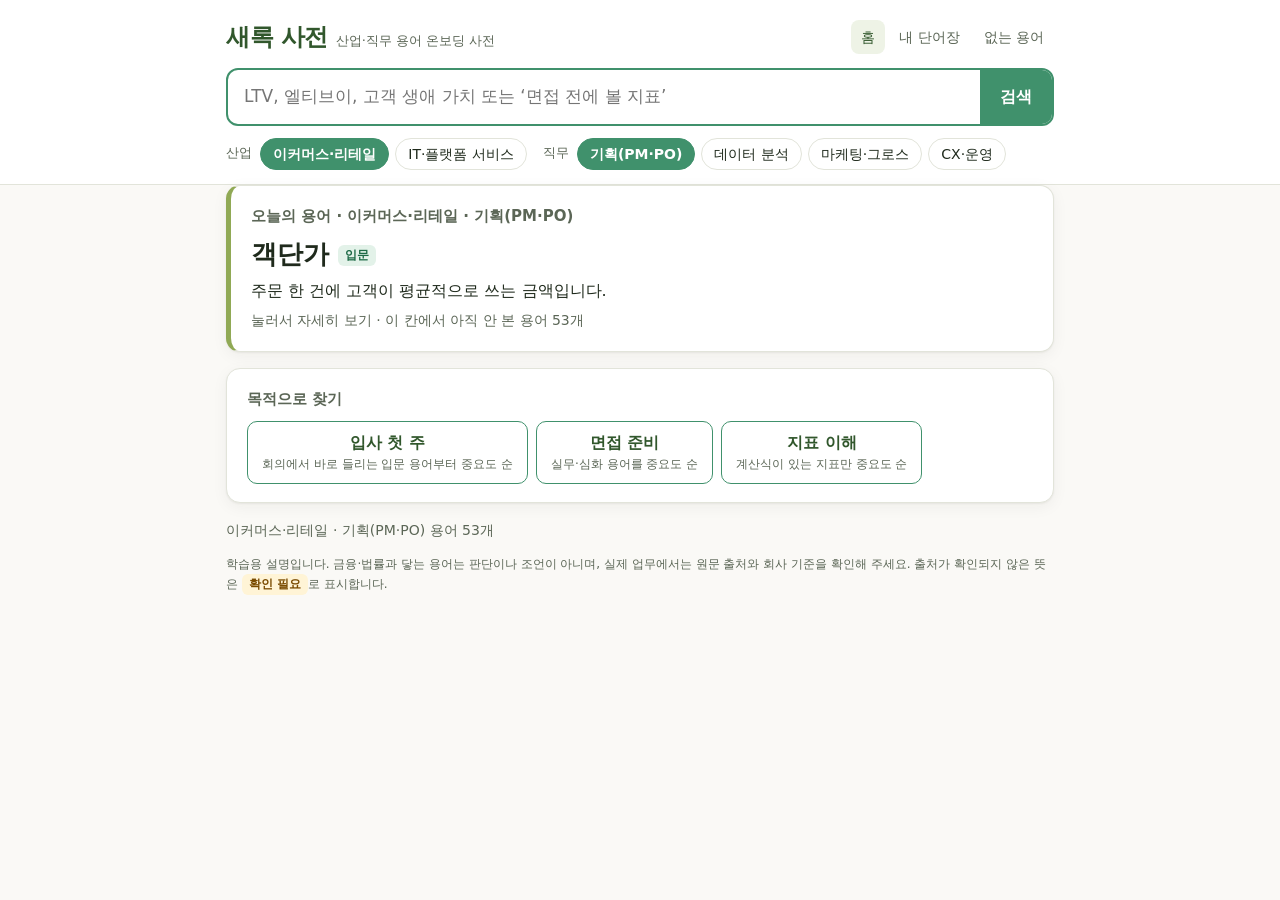
==== glossary/index.html @ d2f861e3 "feat: add saerok glossary first version - 산업 2개·직무 4개 목록(data/glossary/catalog.json) - 출처와 확인 날짜를 붙인" ====
<!doctype html>
<html lang="ko">
<head>
<meta charset="utf-8">
<meta name="viewport" content="width=device-width, initial-scale=1">
<title>새록 사전</title>
<style>
  :root {
    --bg: #FAF9F6;
    --surface: #FFFFFF;
    --ink: #1F2A1C;
    --muted: #5B6656;
    --line: #E2E4DA;
    --brand: #40916C;
    --brand-deep: #31572C;
    --leaf: #90A955;
    --lime: #ECF39E;
    --warn-bg: #FFF4D6;
    --warn-ink: #7A4B00;
    --chip: #EEF3E6;
    --shadow: 0 1px 2px rgba(31, 42, 28, .06), 0 4px 16px rgba(31, 42, 28, .05);
  }
  @media (prefers-color-scheme: dark) {
    :root {
      --bg: #141A13;
      --surface: #1C241A;
      --ink: #E9EEE3;
      --muted: #A3AE9C;
      --line: #2F3A2C;
      --brand: #6CC195;
      --brand-deep: #A6D98A;
      --leaf: #90A955;
      --lime: #3A4A1E;
      --warn-bg: #3A2F14;
      --warn-ink: #F3D27A;
      --chip: #24301F;
      --shadow: none;
    }
  }
  * { box-sizing: border-box; }
  body {
    margin: 0;
    background: var(--bg);
    color: var(--ink);
    font: 16px/1.6 "Pretendard", "Apple SD Gothic Neo", "Malgun Gothic", system-ui, sans-serif;
    -webkit-font-smoothing: antialiased;
  }
  a { color: var(--brand); }
  button { font: inherit; color: inherit; cursor: pointer; }
  .wrap { max-width: 860px; margin: 0 auto; padding: 0 16px; }

  header.top { background: var(--surface); border-bottom: 1px solid var(--line); }
  .brand-row { display: flex; align-items: center; gap: 12px; padding: 18px 0 12px; }
  .logo { display: flex; align-items: baseline; gap: 8px; text-decoration: none; color: var(--brand-deep); }
  .logo b { font-size: 24px; letter-spacing: -0.5px; }
  .logo span { font-size: 13px; color: var(--muted); }
  .nav { margin-left: auto; display: flex; gap: 4px; }
  .nav a { text-decoration: none; color: var(--muted); padding: 6px 10px; border-radius: 8px; font-size: 14px; }
  .nav a.on, .nav a:hover { background: var(--chip); color: var(--brand-deep); }

  form.search { display: flex; border: 2px solid var(--brand); border-radius: 12px; background: var(--surface); overflow: hidden; }
  form.search input {
    flex: 1; min-width: 0; border: 0; outline: 0; padding: 13px 16px; font: inherit; font-size: 17px;
    background: transparent; color: var(--ink);
  }
  form.search button { border: 0; background: var(--brand); color: #fff; padding: 0 20px; font-weight: 700; }
  .suggest { position: relative; }
  .suggest ul {
    position: absolute; z-index: 5; left: 0; right: 0; top: 4px; margin: 0; padding: 6px 0; list-style: none;
    background: var(--surface); border: 1px solid var(--line); border-radius: 10px; box-shadow: var(--shadow);
  }
  .suggest li button { width: 100%; text-align: left; border: 0; background: none; padding: 8px 16px; }
  .suggest li button:hover, .suggest li button:focus { background: var(--chip); outline: none; }
  .suggest small { color: var(--muted); margin-left: 6px; }

  .setting { display: flex; flex-wrap: wrap; gap: 8px 16px; padding: 12px 0 14px; align-items: center; }
  .setting .group { display: flex; flex-wrap: wrap; gap: 6px; align-items: center; }
  .setting .label { font-size: 13px; color: var(--muted); margin-right: 2px; }
  .chip {
    border: 1px solid var(--line); background: var(--surface); border-radius: 999px; padding: 4px 12px; font-size: 14px;
  }
  .chip[aria-pressed="true"] { background: var(--brand); border-color: var(--brand); color: #fff; font-weight: 600; }

  main { padding: 20px 0 48px; }
  .notice { border-radius: 10px; padding: 10px 14px; margin-bottom: 16px; font-size: 14px; background: var(--warn-bg); color: var(--warn-ink); }
  .card { background: var(--surface); border: 1px solid var(--line); border-radius: 14px; padding: 18px 20px; margin-bottom: 16px; box-shadow: var(--shadow); }
  .card h2 { margin: 0 0 4px; font-size: 15px; color: var(--muted); font-weight: 600; }
  .purpose-row { display: flex; flex-wrap: wrap; gap: 8px; margin-top: 10px; }
  .purpose-row button { border: 1px solid var(--brand); background: transparent; color: var(--brand-deep); border-radius: 10px; padding: 8px 14px; font-weight: 600; }
  .purpose-row button:hover { background: var(--chip); }
  .purpose-row small { display: block; font-weight: 400; color: var(--muted); font-size: 12px; }

  .today { border-left: 5px solid var(--leaf); }
  .today .word { font-size: 26px; font-weight: 800; margin: 2px 0; }
  .today button.open { border: 0; background: none; padding: 0; text-align: left; }

  .badge { display: inline-block; font-size: 12px; font-weight: 700; border-radius: 6px; padding: 1px 7px; vertical-align: middle; }
  .lv-입문 { background: #E3F2E9; color: #1E6B47; }
  .lv-실무 { background: #FFF0D9; color: #8A5300; }
  .lv-심화 { background: #F5E3F0; color: #7A2A63; }
  @media (prefers-color-scheme: dark) {
    .lv-입문 { background: #1E3B2C; color: #8FE0B5; }
    .lv-실무 { background: #3D2E12; color: #F5C46B; }
    .lv-심화 { background: #3A1F33; color: #E9A2D6; }
  }
  .badge.check { background: var(--warn-bg); color: var(--warn-ink); }
  .muted { color: var(--muted); }

  .entry-head { display: flex; flex-wrap: wrap; align-items: baseline; gap: 10px; }
  .entry-head h1 { margin: 0; font-size: 34px; letter-spacing: -0.5px; }
  .entry-head .save { margin-left: auto; border: 1px solid var(--brand); background: transparent; color: var(--brand-deep); border-radius: 10px; padding: 6px 14px; font-weight: 700; }
  .entry-head .save[aria-pressed="true"] { background: var(--brand); color: #fff; }
  .origin { margin: 6px 0 2px; font-size: 17px; }
  .origin b { color: var(--brand-deep); }
  .aliases { font-size: 14px; color: var(--muted); }

  .sense { border-top: 1px solid var(--line); padding: 16px 0 6px; }
  .sense:first-of-type { border-top: 0; }
  .sense-top { display: flex; flex-wrap: wrap; gap: 6px; align-items: center; font-size: 14px; color: var(--muted); }
  .sense-top .num { font-size: 20px; color: var(--brand-deep); font-weight: 800; margin-right: 2px; }
  .sense p.def { font-size: 17px; margin: 8px 0; }
  .sense.other p.def { font-size: 16px; }
  .formula { background: var(--chip); border-radius: 8px; padding: 8px 12px; font-family: ui-monospace, "Cascadia Mono", Consolas, monospace; font-size: 14px; margin: 8px 0; overflow-wrap: anywhere; }
  .examples { margin: 8px 0; padding-left: 0; list-style: none; }
  .examples li { padding-left: 14px; position: relative; color: var(--ink); }
  .examples li::before { content: "“"; position: absolute; left: 0; color: var(--leaf); font-weight: 800; }
  .sources { font-size: 13px; color: var(--muted); margin: 8px 0 4px; }
  .sources ul { margin: 2px 0 0; padding-left: 18px; }
  .sources a { overflow-wrap: anywhere; }
  h3.sub { font-size: 15px; margin: 18px 0 6px; color: var(--brand-deep); }
  dl.rel { margin: 0; display: grid; grid-template-columns: max-content 1fr; gap: 4px 12px; font-size: 15px; }
  dl.rel dt { font-weight: 700; }
  dl.rel dd { margin: 0; color: var(--muted); }
  .linkish { border: 0; background: none; padding: 0; color: var(--brand); font-weight: 700; text-decoration: underline; text-underline-offset: 3px; }

  ol.list, ul.list { list-style: none; margin: 0; padding: 0; }
  .list li { border-top: 1px solid var(--line); }
  .list li:first-child { border-top: 0; }
  .list button.row { display: block; width: 100%; text-align: left; border: 0; background: none; padding: 12px 4px; }
  .list button.row:hover { background: var(--chip); }
  .list .t { font-weight: 800; font-size: 17px; margin-right: 6px; }
  .list .one { display: block; color: var(--muted); font-size: 14px; margin-top: 2px; }
  .list .rank { display: inline-block; min-width: 26px; color: var(--leaf); font-weight: 800; }
  .more { margin-top: 12px; width: 100%; border: 1px solid var(--line); background: var(--surface); border-radius: 10px; padding: 10px; font-weight: 700; color: var(--brand-deep); }
  .actions { display: flex; flex-wrap: wrap; gap: 8px; margin-top: 12px; }
  .actions button { border: 1px solid var(--line); background: var(--surface); border-radius: 10px; padding: 8px 14px; }
  .remove { border: 0; background: none; color: var(--muted); font-size: 13px; padding: 4px 8px; }
  table.missing { width: 100%; border-collapse: collapse; font-size: 14px; }
  table.missing th, table.missing td { text-align: left; padding: 8px 6px; border-top: 1px solid var(--line); }
  footer { font-size: 12px; color: var(--muted); padding: 0 0 32px; }
  @media (max-width: 560px) {
    .entry-head h1 { font-size: 28px; }
    .nav a { padding: 6px 7px; }
    .logo span { display: none; }
  }
</style>
</head>
<body>
<header class="top">
  <div class="wrap">
    <div class="brand-row">
      <a class="logo" href="#/"><b>새록 사전</b><span>산업·직무 용어 온보딩 사전</span></a>
      <nav class="nav" aria-label="메뉴">
        <a href="#/" data-nav="home">홈</a>
        <a href="#/wordbook" data-nav="wordbook">내 단어장</a>
        <a href="#/missing" data-nav="missing">없는 용어</a>
      </nav>
    </div>
    <form class="search" id="search-form" role="search" autocomplete="off">
      <input id="q" type="search" placeholder="LTV, 엘티브이, 고객 생애 가치 또는 ‘면접 전에 볼 지표’" aria-label="용어 또는 목적 검색">
      <button type="submit">검색</button>
    </form>
    <div class="suggest"><ul id="suggest" hidden></ul></div>
    <div class="setting" id="setting"></div>
  </div>
</header>

<main class="wrap" id="main" tabindex="-1"></main>

<footer class="wrap">
  학습용 설명입니다. 금융·법률과 닿는 용어는 판단이나 조언이 아니며, 실제 업무에서는 원문 출처와 회사 기준을 확인해 주세요.
  출처가 확인되지 않은 뜻은 <span class="badge check">확인 필요</span>로 표시합니다.
</footer>

<script src="data.js"></script>
<script src="saerok-core.js"></script>
<script>
(function () {
  "use strict";
  var main = document.getElementById("main");
  var Core = window.SaerokCore;
  var DATA = window.SAEROK_DATA;

  if (!Core || !DATA || !DATA.catalog || !Array.isArray(DATA.terms)) {
    main.innerHTML = '<div class="notice">용어집을 불러오지 못했습니다. <code>glossary/data.js</code>와 <code>saerok-core.js</code>가 이 파일과 같은 폴더에 있는지 확인하고, 없으면 저장소에서 <code>python glossary.py build</code>를 실행해 주세요.</div>';
    return;
  }

  var catalog = DATA.catalog;
  var terms = DATA.terms;
  var byId = {};
  terms.forEach(function (t) { byId[t.id] = t; });
  var nameOf = {};
  catalog.industries.concat(catalog.roles).forEach(function (x) { nameOf[x.id] = x.name; });

  // ---- 브라우저 저장소: 실패해도 화면은 동작하고, 저장되지 않는다는 사실을 알립니다 ----
  var memory = {};
  var storageOk = true;
  function load(key, fallback) {
    try {
      var raw = window.localStorage.getItem("saerok." + key);
      return raw == null ? (key in memory ? memory[key] : fallback) : JSON.parse(raw);
    } catch (e) {
      storageOk = false;
      return key in memory ? memory[key] : fallback;
    }
  }
  function save(key, value) {
    memory[key] = value;
    try {
      window.localStorage.setItem("saerok." + key, JSON.stringify(value));
    } catch (e) {
      storageOk = false;
    }
  }

  function todayStr() {
    var d = new Date();
    var p = function (n) { return (n < 10 ? "0" : "") + n; };
    return d.getFullYear() + "-" + p(d.getMonth() + 1) + "-" + p(d.getDate());
  }

  var settings = load("settings", null) || {};
  if (!nameOf[settings.industry]) settings.industry = catalog.industries[0].id;
  if (!nameOf[settings.role]) settings.role = catalog.roles[0].id;

  function esc(s) {
    return String(s == null ? "" : s).replace(/[&<>"']/g, function (c) {
      return { "&": "&amp;", "<": "&lt;", ">": "&gt;", '"': "&quot;", "'": "&#39;" }[c];
    });
  }
  function safeUrl(u) { return /^https:\/\//.test(u || "") ? u : null; }
  function firstSentence(text) {
    var m = String(text).match(/^.*?[.!?다요](\s|$)/);
    return (m ? m[0] : String(text)).trim();
  }
  function levelBadge(level) { return '<span class="badge lv-' + esc(level) + '">' + esc(level) + "</span>"; }
  function checkBadge(sense) { return sense.status === "verified" ? "" : ' <span class="badge check">확인 필요</span>'; }
  function cellLabel() { return esc(nameOf[settings.industry]) + " · " + esc(nameOf[settings.role]); }

  // ---- 설정 막대 ----
  function renderSetting() {
    var html = '<div class="group"><span class="label">산업</span>';
    catalog.industries.forEach(function (x) {
      html += '<button type="button" class="chip" data-industry="' + esc(x.id) + '" aria-pressed="' + (x.id === settings.industry) + '" title="' + esc(x.description || "") + '">' + esc(x.name) + "</button>";
    });
    html += '</div><div class="group"><span class="label">직무</span>';
    catalog.roles.forEach(function (x) {
      html += '<button type="button" class="chip" data-role="' + esc(x.id) + '" aria-pressed="' + (x.id === settings.role) + '" title="' + esc(x.description || "") + '">' + esc(x.name) + "</button>";
    });
    document.getElementById("setting").innerHTML = html + "</div>";
  }
  document.getElementById("setting").addEventListener("click", function (e) {
    var b = e.target.closest("button");
    if (!b) return;
    if (b.dataset.industry) settings.industry = b.dataset.industry;
    if (b.dataset.role) settings.role = b.dataset.role;
    save("settings", settings);
    renderSetting();
    route();
  });

  // ---- 화면들 ----
  function storageNotice() {
    return storageOk ? "" : '<div class="notice">이 브라우저에서는 저장소를 쓸 수 없어 단어장과 기록이 이 창을 닫으면 사라집니다.</div>';
  }

  function rowHtml(term, sense, rank) {
    return '<li><button class="row" data-open="' + esc(term.id) + '">' +
      (rank ? '<span class="rank">' + rank + "</span>" : "") +
      '<span class="t">' + esc(term.term) + "</span>" + levelBadge(sense.level) + checkBadge(sense) +
      '<span class="one">' + esc(firstSentence(sense.definition)) + "</span></button></li>";
  }

  function viewHome() {
    var seen = load("seen", []);
    var previous = load("today", null);
    var today = todayStr();
    var pick = Core.pickToday(terms, settings.industry, settings.role, seen, previous, today);
    var html = storageNotice();
    if (pick) {
      if (!pick.kept) save("today", { date: today, industry: settings.industry, role: settings.role, id: pick.term.id });
      var left = Core.todayCandidates(terms, settings.industry, settings.role, seen).length;
      html += '<section class="card today"><h2>오늘의 용어 · ' + cellLabel() + "</h2>" +
        '<button class="open" data-open="' + esc(pick.term.id) + '"><div class="word">' + esc(pick.term.term) + " " + levelBadge(pick.sense.level) + checkBadge(pick.sense) + "</div>" +
        "<div>" + esc(firstSentence(pick.sense.definition)) + '</div><div class="muted" style="font-size:14px;margin-top:6px">눌러서 자세히 보기 · 이 칸에서 아직 안 본 용어 ' + left + "개</div></button></section>";
    } else {
      html += '<section class="card today"><h2>오늘의 용어 · ' + cellLabel() + "</h2><p>이 산업·직무의 용어를 모두 봤습니다. 다른 직무를 고르거나 내 단어장으로 복습해 보세요.</p></section>";
    }
    html += '<section class="card"><h2>목적으로 찾기</h2><div class="purpose-row">';
    catalog.purposes.forEach(function (p) {
      html += '<button data-purpose="' + esc(p.id) + '">' + esc(p.name) + "<small>" + esc(p.description || "") + "</small></button>";
    });
    html += "</div></section>";
    var cell = Core.cellTerms(terms, settings.industry, settings.role);
    var unchecked = cell.filter(function (x) { return x.sense.status !== "verified"; }).length;
    html += '<p class="muted" style="font-size:14px">' + cellLabel() + " 용어 " + cell.length + "개" +
      (unchecked ? " · 그중 확인 필요 " + unchecked + "개" : "") + "</p>";
    main.innerHTML = html;
  }

  function senseHtml(item, isFirst) {
    var s = item.sense;
    var where = s.industries.map(function (i) { return nameOf[i] || i; }).join("·") + " / " + s.roles.map(function (r) { return nameOf[r] || r; }).join("·");
    var html = '<div class="sense' + (isFirst ? "" : " other") + '"><div class="sense-top"><span class="num">' + item.number + "</span>" +
      levelBadge(s.level) + checkBadge(s) + "<span>" + esc(where) + "</span></div>" +
      '<p class="def">' + esc(s.definition) + "</p>";
    if (s.formula) html += '<div class="formula">' + esc(s.formula) + "</div>";
    if (s.examples && s.examples.length) {
      html += '<ul class="examples">' + s.examples.map(function (x) { return "<li>" + esc(x) + "</li>"; }).join("") + "</ul>";
    }
    html += '<div class="sources">';
    if (s.sources && s.sources.length) {
      html += "출처<ul>" + s.sources.map(function (src) {
        var u = safeUrl(src.url);
        var kind = { official: "공식 문서", company_guide: "기업 가이드", tech_blog: "기술 블로그" }[src.kind] || src.kind;
        return "<li>" + (u ? '<a href="' + esc(u) + '" target="_blank" rel="noopener noreferrer">' + esc(src.title) + "</a>" : esc(src.title)) +
          " · " + esc(kind) + " · 확인 " + esc(src.checked_at) + "</li>";
      }).join("") + "</ul>";
    } else {
      html += "출처를 아직 확인하지 못했습니다. 확정된 정의로 쓰지 말고 원문을 찾아 확인해 주세요.";
    }
    if (s.status !== "verified" && s.check_note) html += '<div>메모: ' + esc(s.check_note) + "</div>";
    return html + "</div></div>";
  }

  function termRef(name) {
    var found = Core.search(terms, name).exact[0];
    return found ? '<button class="linkish" data-open="' + esc(found.id) + '">' + esc(name) + "</button>" : esc(name);
  }

  function viewEntry(id) {
    var term = byId[id];
    if (!term) {
      main.innerHTML = '<div class="notice">용어를 찾지 못했습니다: ' + esc(id) + "</div>";
      return;
    }
    var seen = load("seen", []);
    if (seen.indexOf(id) < 0) save("seen", seen.concat([id]));
    var book = load("wordbook", []);
    var saved = book.some(function (x) { return x.id === id; });
    var senses = Core.orderSenses(term, settings.industry, settings.role);
    var origin = [term.original, term.korean].filter(function (x) { return x && x !== term.term; });
    var html = storageNotice() + '<article class="card"><div class="entry-head"><h1>' + esc(term.term) + "</h1>" + levelBadge(senses[0].sense.level) +
      '<button class="save" data-save="' + esc(id) + '" aria-pressed="' + saved + '">' + (saved ? "★ 저장됨" : "☆ 저장") + "</button></div>";
    if (origin.length) html += '<div class="origin"><b>' + esc(term.term) + "</b> → " + esc(origin.join(", ")) + "</div>";
    if (term.aliases && term.aliases.length) html += '<div class="aliases">다른 이름 · ' + esc(term.aliases.join(", ")) + "</div>";
    if (!senses[0].matched) {
      html += '<div class="notice" style="margin:12px 0 0">' + cellLabel() + "에 맞춘 뜻은 아직 없습니다. 가까운 뜻부터 보여 줍니다.</div>";
    }
    html += senses.map(function (item, i) { return senseHtml(item, i === 0); }).join("");
    if (term.related && term.related.length) {
      html += '<h3 class="sub">관련어</h3><dl class="rel">' + term.related.map(function (r) { return "<dt>" + termRef(r.term) + "</dt><dd>" + esc(r.note) + "</dd>"; }).join("") + "</dl>";
    }
    if (term.confusable && term.confusable.length) {
      html += '<h3 class="sub">헷갈리는 말</h3><dl class="rel">' + term.confusable.map(function (r) { return "<dt>" + termRef(r.term) + "</dt><dd>" + esc(r.difference) + "</dd>"; }).join("") + "</dl>";
    }
    main.innerHTML = html + "</article>";
  }

  var purposePage = 0;
  function viewPurpose(id, pageCount) {
    var purpose = catalog.purposes.filter(function (p) { return p.id === id; })[0];
    if (!purpose) { main.innerHTML = '<div class="notice">알 수 없는 목적입니다.</div>'; return; }
    var all = Core.purposeList(terms, purpose, settings.industry, settings.role);
    var shown = all.slice(0, (pageCount + 1) * 10);
    var html = '<section class="card"><h2>' + esc(purpose.name) + " · " + cellLabel() + "</h2>" +
      '<p class="muted" style="margin:0 0 8px;font-size:14px">' + esc(purpose.description || "") + " · 전체 " + all.length + "개</p>";
    if (!all.length) {
      html += "<p>이 산업·직무에는 조건에 맞는 용어가 아직 없습니다.</p>";
    } else {
      html += '<ol class="list">' + shown.map(function (x, i) { return rowHtml(x.term, x.sense, i + 1); }).join("") + "</ol>";
      if (all.length > shown.length) html += '<button class="more" data-more="' + esc(id) + '">더 보기 (' + shown.length + " / " + all.length + ")</button>";
    }
    main.innerHTML = html + "</section>";
  }

  function viewSearch(query) {
    var q = String(query || "").trim();
    document.getElementById("q").value = q;
    if (!q) { location.hash = "#/"; return; }
    var result = Core.search(terms, q);
    if (result.exact.length === 1) { location.replace("#/term/" + encodeURIComponent(result.exact[0].id)); return; }
    if (!result.exact.length) {
      var purpose = Core.matchPurpose(catalog, q);
      if (purpose) { location.replace("#/purpose/" + encodeURIComponent(purpose.id)); return; }
    }
    var html = storageNotice() + '<section class="card"><h2>“' + esc(q) + "” 검색 결과</h2>";
    var list = result.exact.concat(result.partial);
    if (list.length) {
      html += '<ul class="list">' + list.map(function (t) {
        return rowHtml(t, Core.orderSenses(t, settings.industry, settings.role)[0].sense);
      }).join("") + "</ul>";
    } else {
      html += "<p>용어집에 아직 없는 단어입니다. <b>없는 용어</b> 목록에 기록해 두었습니다. 다음 용어집을 늘릴 때 씁니다.</p>" +
        '<p class="muted" style="font-size:14px">목적으로 찾으려면 ‘입사 첫 주’, ‘면접 준비’, ‘지표’ 같은 말을 넣어 보세요.</p>';
    }
    main.innerHTML = html + "</section>";
  }

  function viewWordbook() {
    var book = load("wordbook", []);
    var html = storageNotice() + '<section class="card"><h2>내 단어장</h2>';
    var items = book.filter(function (x) { return byId[x.id]; });
    if (!items.length) {
      html += "<p>아직 저장한 용어가 없습니다. 단어 항목에서 ☆ 저장을 눌러 모아 보세요.</p>";
    } else {
      html += '<ul class="list">' + items.map(function (x) {
        var t = byId[x.id];
        var s = Core.orderSenses(t, settings.industry, settings.role)[0].sense;
        return rowHtml(t, s).replace("</li>", '<button class="remove" data-unsave="' + esc(t.id) + '">빼기 · ' + esc(x.saved_at) + " 저장</button></li>");
      }).join("") + "</ul>";
    }
    var gone = book.length - items.length;
    if (gone) html += '<p class="muted" style="font-size:14px">용어집에서 빠진 저장 항목 ' + gone + "개는 표시하지 않았습니다.</p>";
    main.innerHTML = html + "</section>";
  }

  function viewMissing() {
    var list = load("missing", []);
    var html = storageNotice() + '<section class="card"><h2>아직 없는 용어</h2>' +
      '<p class="muted" style="margin:0 0 8px;font-size:14px">검색했지만 용어집에 없던 단어입니다. 내보내서 다음 용어집 추가에 씁니다.</p>';
    if (!list.length) {
      html += "<p>기록된 단어가 없습니다.</p>";
    } else {
      html += '<table class="missing"><thead><tr><th>단어</th><th>검색 횟수</th><th>처음</th><th>마지막</th></tr></thead><tbody>' +
        list.map(function (x) { return "<tr><td>" + esc(x.query) + "</td><td>" + esc(x.count || 1) + "</td><td>" + esc(x.first_seen) + "</td><td>" + esc(x.last_seen) + "</td></tr>"; }).join("") +
        '</tbody></table><div class="actions"><button data-export="csv">CSV로 내보내기</button><button data-export="json">JSON으로 내보내기</button><button data-clear-missing>기록 비우기</button></div>';
    }
    main.innerHTML = html + "</section>";
  }

  function download(name, text, type) {
    var blob = new Blob([text], { type: type + ";charset=utf-8" });
    var a = document.createElement("a");
    a.href = URL.createObjectURL(blob);
    a.download = name;
    document.body.appendChild(a);
    a.click();
    setTimeout(function () { URL.revokeObjectURL(a.href); a.remove(); }, 0);
  }

  // ---- 클릭 처리 ----
  main.addEventListener("click", function (e) {
    var b = e.target.closest("button");
    if (!b) return;
    if (b.dataset.open) { location.hash = "#/term/" + encodeURIComponent(b.dataset.open); return; }
    if (b.dataset.purpose) { location.hash = "#/purpose/" + encodeURIComponent(b.dataset.purpose); return; }
    if (b.dataset.more) { purposePage += 1; viewPurpose(b.dataset.more, purposePage); return; }
    if (b.dataset.save) {
      var book = load("wordbook", []);
      var id = b.dataset.save;
      book = book.some(function (x) { return x.id === id; }) ? book.filter(function (x) { return x.id !== id; }) : book.concat([{ id: id, saved_at: todayStr() }]);
      save("wordbook", book);
      viewEntry(id);
      return;
    }
    if (b.dataset.unsave) {
      save("wordbook", load("wordbook", []).filter(function (x) { return x.id !== b.dataset.unsave; }));
      viewWordbook();
      return;
    }
    if (b.dataset.export) {
      var list = load("missing", []);
      if (b.dataset.export === "csv") download("saerok-missing-" + todayStr() + ".csv", "﻿" + Core.missingCsv(list), "text/csv");
      else download("saerok-missing-" + todayStr() + ".json", JSON.stringify(list, null, 2) + "\n", "application/json");
      return;
    }
    if (b.hasAttribute("data-clear-missing")) {
      if (window.confirm("없는 용어 기록을 모두 비울까요? 먼저 내보내기를 권합니다.")) { save("missing", []); viewMissing(); }
    }
  });

  // ---- 검색창과 추천 목록 ----
  var input = document.getElementById("q");
  var suggest = document.getElementById("suggest");
  document.getElementById("search-form").addEventListener("submit", function (e) {
    e.preventDefault();
    suggest.hidden = true;
    var q = input.value.trim();
    if (!q) return;
    var r = Core.search(terms, q);
    if (!r.exact.length && !r.partial.length && !Core.matchPurpose(catalog, q)) {
      save("missing", Core.addMissing(load("missing", []), q, todayStr()));
    }
    var target = "#/search/" + encodeURIComponent(q);
    if (location.hash === target) route(); else location.hash = target;
  });
  input.addEventListener("input", function () {
    var r = Core.search(terms, input.value);
    var list = r.exact.concat(r.partial).slice(0, 8);
    if (!list.length) { suggest.hidden = true; return; }
    suggest.innerHTML = list.map(function (t) {
      return '<li><button type="button" data-open="' + esc(t.id) + '">' + esc(t.term) + "<small>" + esc([t.original, t.korean].filter(Boolean).join(" · ")) + "</small></button></li>";
    }).join("");
    suggest.hidden = false;
  });
  suggest.addEventListener("click", function (e) {
    var b = e.target.closest("button");
    if (!b) return;
    suggest.hidden = true;
    location.hash = "#/term/" + encodeURIComponent(b.dataset.open);
  });
  document.addEventListener("click", function (e) {
    if (!e.target.closest(".suggest") && e.target !== input) suggest.hidden = true;
  });
  input.addEventListener("keydown", function (e) { if (e.key === "Escape") suggest.hidden = true; });

  // ---- 주소(#)로 화면 고르기: 뒤로 가기가 됩니다 ----
  function route() {
    var parts = location.hash.replace(/^#\/?/, "").split("/");
    var name = parts[0] || "home";
    var arg = decodeURIComponent(parts.slice(1).join("/") || "");
    document.querySelectorAll("[data-nav]").forEach(function (a) {
      a.classList.toggle("on", a.dataset.nav === name || (name === "home" && a.dataset.nav === "home"));
    });
    if (name === "term") viewEntry(arg);
    else if (name === "purpose") { purposePage = 0; viewPurpose(arg, 0); }
    else if (name === "search") viewSearch(arg);
    else if (name === "wordbook") viewWordbook();
    else if (name === "missing") viewMissing();
    else viewHome();
    window.scrollTo(0, 0);
  }
  window.addEventListener("hashchange", route);
  renderSetting();
  route();
})();
</script>
</body>
</html>
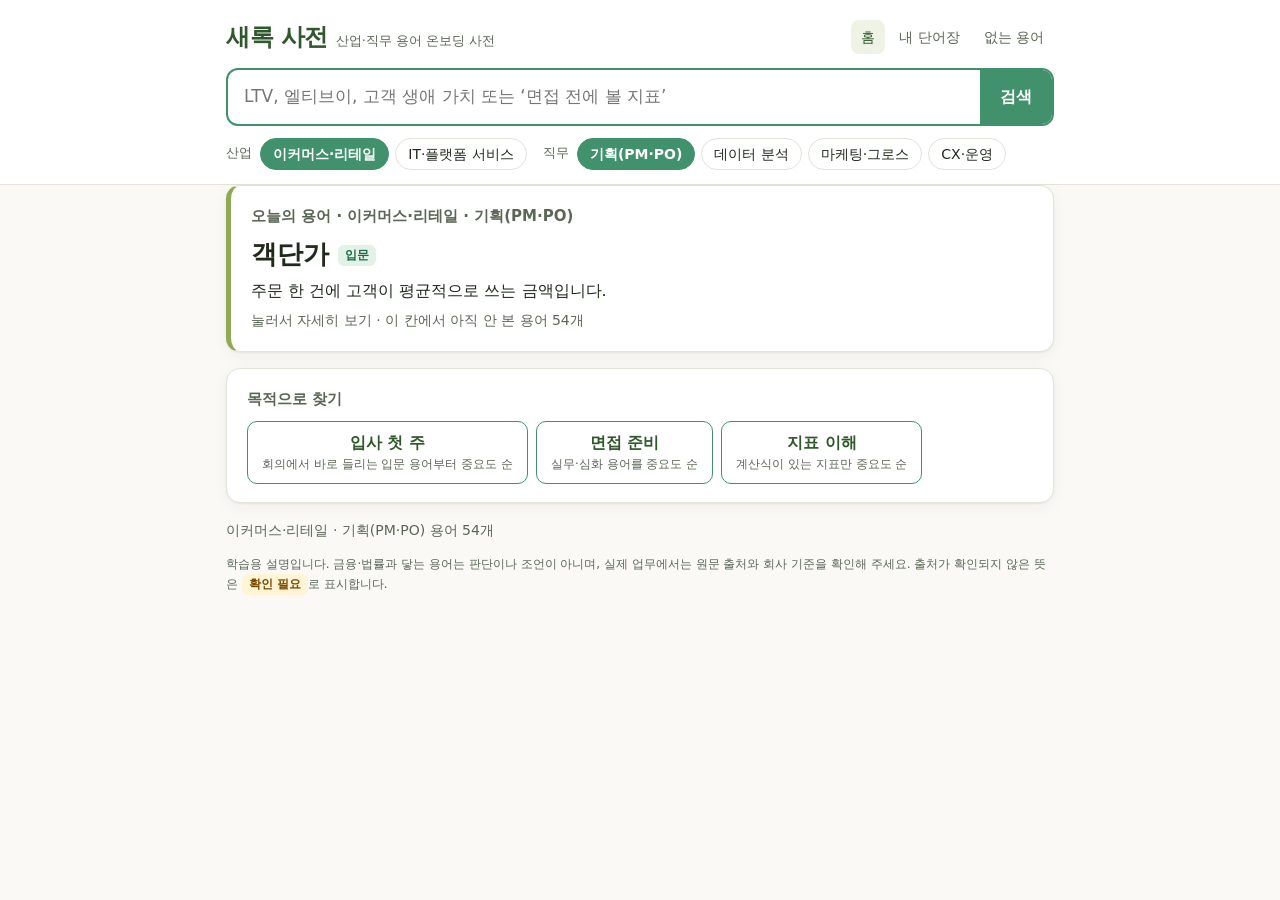
==== commit cfe8d49e: "feat: strengthen saerok glossary sources - 공식 출처가 없던 뜻 65개 중 44개에 공식 문서 출처 추가(뜻 137개 중 113개) - 공식 문서" ====
--- a/glossary/index.html
+++ b/glossary/index.html
@@ -327,6 +327,9 @@
         return "<li>" + (u ? '<a href="' + esc(u) + '" target="_blank" rel="noopener noreferrer">' + esc(src.title) + "</a>" : esc(src.title)) +
           " · " + esc(kind) + " · 확인 " + esc(src.checked_at) + "</li>";
       }).join("") + "</ul>";
+      if (!s.sources.some(function (src) { return src.kind === "official"; })) {
+        html += "<div>공식 문서 출처는 아직 찾지 못해 기업 자료를 기준으로 설명했습니다.</div>";
+      }
     } else {
       html += "출처를 아직 확인하지 못했습니다. 확정된 정의로 쓰지 말고 원문을 찾아 확인해 주세요.";
     }
